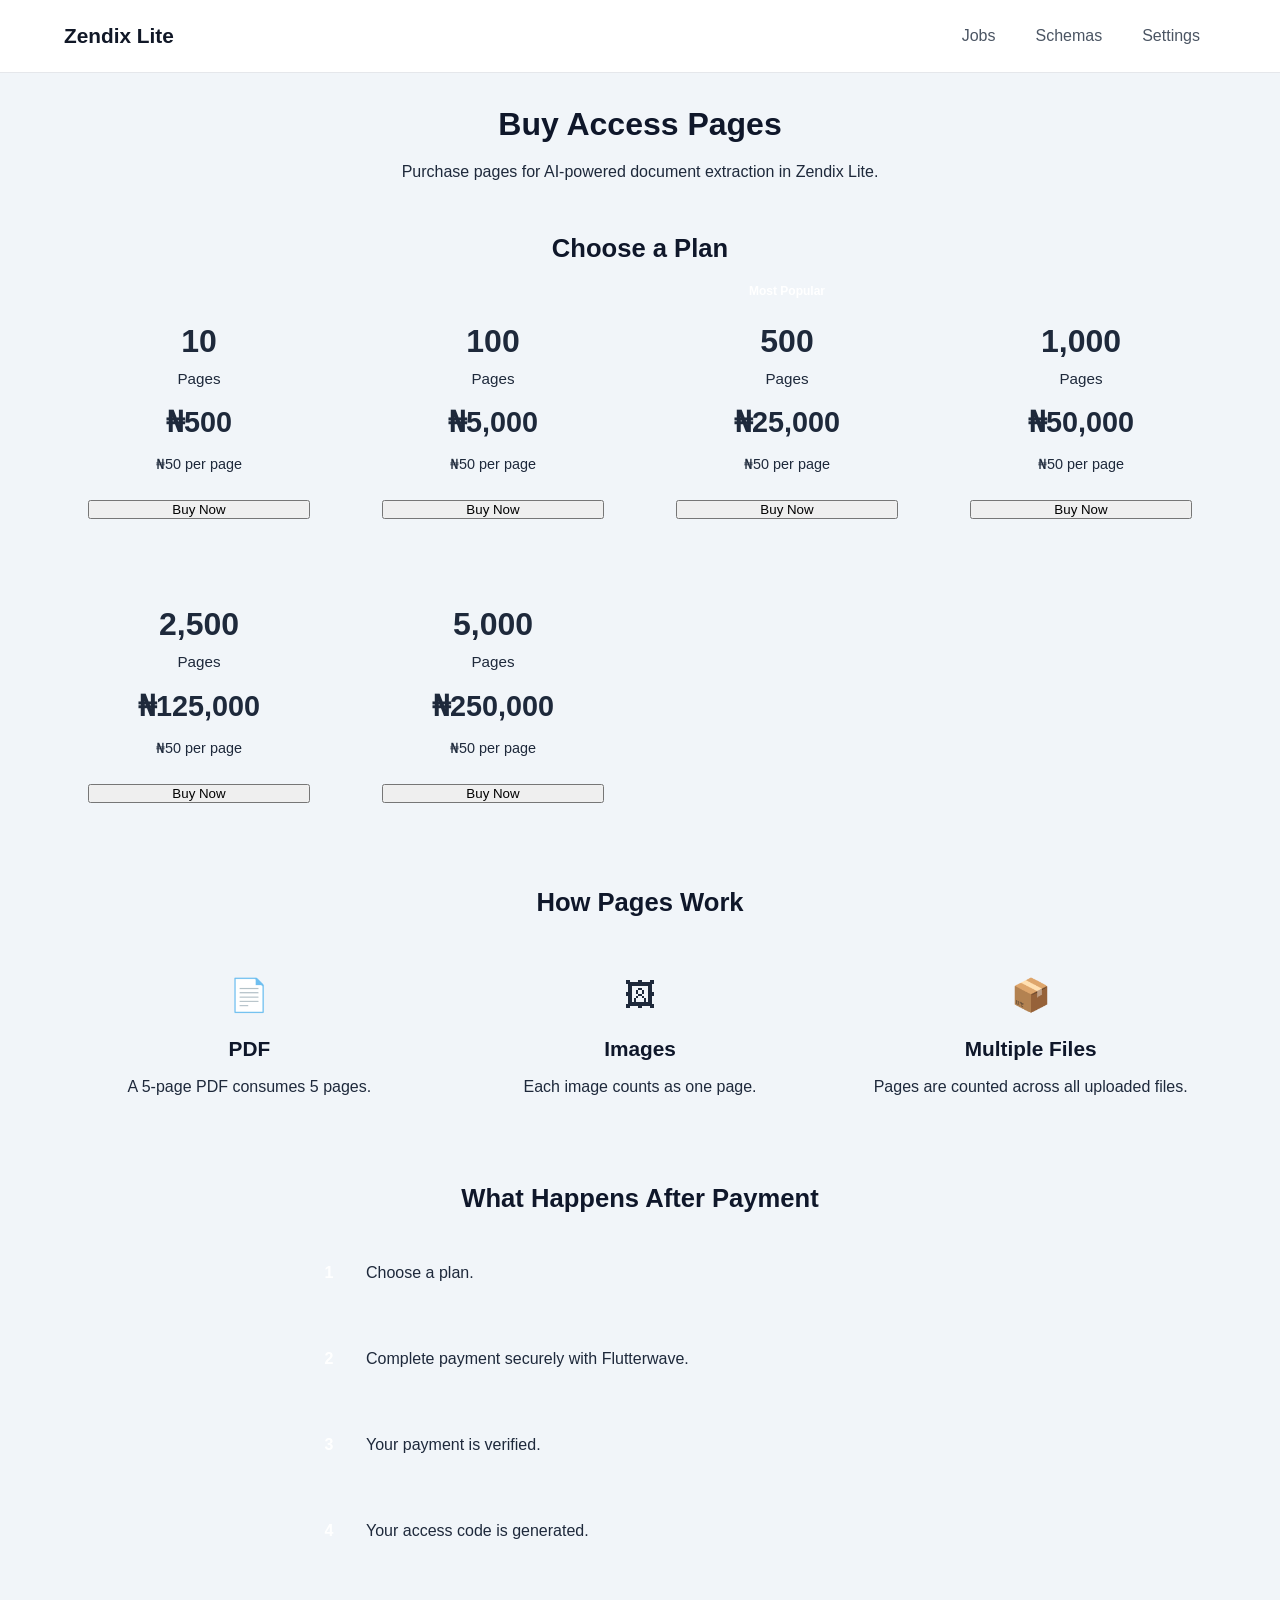
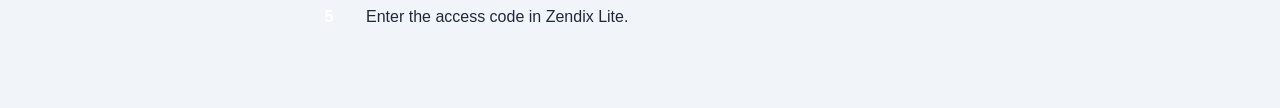
==== purchase.html @ 7d83ca79 "add purchase page" ====
<!DOCTYPE html>
<html lang="en">

<head>

    <meta charset="UTF-8">

    <meta
        name="viewport"
        content="width=device-width, initial-scale=1.0">

    <title>Buy Access Pages - Zendix Lite</title>

    <link
        rel="stylesheet"
        href="css/common.css">

    <link
        rel="stylesheet"
        href="css/purchase.css">

    <!-- Flutterwave -->
    <script src="https://checkout.flutterwave.com/v3.js"></script>

</head>

<body>

    <nav class="navbar">

        <div class="navbar-inner">

            <a href="jobs.html" class="navbar-logo">
                Zendix Lite
            </a>

            <button id="menuButton" class="menu-button" aria-label="Toggle navigation">

                ☰

            </button>

            <div id="navLinks" class="nav-links">

                <a href="jobs.html" data-page="jobs">
                    Jobs
                </a>

                <a href="schemas.html" data-page="schemas">
                    Schemas
                </a>

                <a href="settings.html" data-page="settings">
                    Settings
                </a>

            </div>

        </div>

    </nav>

    <div class="page">

        <!-- ==========================================================
            HERO
        =========================================================== -->

        <section class="hero">

            <h1>
                Buy Access Pages
            </h1>

            <p class="hero-text">

                Purchase pages for AI-powered document extraction in
                Zendix Lite.

            </p>

        </section>

        <!-- ==========================================================
            PLANS
        =========================================================== -->

        <section class="section">

            <h2>
                Choose a Plan
            </h2>

            <div
                id="pricingGrid"
                class="pricing-grid">

                <!-- Generated by JavaScript -->

            </div>

        </section>

        <!-- ==========================================================
            HOW PAGES WORK
        =========================================================== -->

        <section class="section">

            <h2>

                How Pages Work

            </h2>

            <div class="info-grid">

                <div class="info-card">

                    <div class="info-icon">

                        📄

                    </div>

                    <h3>
                        PDF
                    </h3>

                    <p>

                        A 5-page PDF
                        consumes
                        5 pages.

                    </p>

                </div>

                <div class="info-card">

                    <div class="info-icon">

                        🖼

                    </div>

                    <h3>
                        Images
                    </h3>

                    <p>

                        Each image counts
                        as one page.

                    </p>

                </div>

                <div class="info-card">

                    <div class="info-icon">

                        📦

                    </div>

                    <h3>
                        Multiple Files
                    </h3>

                    <p>

                        Pages are counted
                        across all uploaded
                        files.

                    </p>

                </div>

            </div>

        </section>

        <!-- ==========================================================
            PAYMENT STEPS
        =========================================================== -->

        <section class="section">

            <h2>

                What Happens After Payment

            </h2>

            <div class="steps">

                <div class="step">

                    <div class="step-number">
                        1
                    </div>

                    <div>

                        Choose a plan.

                    </div>

                </div>

                <div class="step">

                    <div class="step-number">
                        2
                    </div>

                    <div>

                        Complete payment securely with Flutterwave.

                    </div>

                </div>

                <div class="step">

                    <div class="step-number">
                        3
                    </div>

                    <div>

                        Your payment is verified.

                    </div>

                </div>

                <div class="step">

                    <div class="step-number">
                        4
                    </div>

                    <div>

                        Your access code is generated.

                    </div>

                </div>

                <div class="step">

                    <div class="step-number">
                        5
                    </div>

                    <div>

                        Enter the access code
                        in Zendix Lite.

                    </div>

                </div>

            </div>

        </section>

    </div>

    <!-- ==========================================================
        PROCESSING MODAL
    =========================================================== -->

    <div
        id="processingModal"
        class="modal">

        <div class="modal-content">

            <div
                id="modalSpinner"
                class="spinner">
            </div>

            <div
                id="modalIcon"
                class="modal-icon hidden">
            </div>

            <h2
                id="modalTitle">

                Verifying Payment

            </h2>

            <p
                id="modalMessage">

                Please wait while
                we verify your payment.

            </p>

            <div
                id="modalActions"
                class="modal-actions hidden">

                <button
                    id="primaryModalButton"
                    class="button">

                    Continue

                </button>

                <button
                    id="secondaryModalButton"
                    class="button secondary">

                    Close

                </button>

            </div>

        </div>

    </div>

    <!-- ==========================================================
        VERIFICATION BLOCKED MODAL
    =========================================================== -->

    <div
        id="verificationBlockedModal"
        class="modal">

        <div class="modal-content">

            <h2>

                Verification Blocked

            </h2>

            <p>

                We couldn't verify your payment because the
                verification request couldn't be completed.

            </p>

            <p>

                Your payment may still have been successful.

            </p>

            <div class="modal-actions">

                <button
                    id="verifyPaymentBtn"
                    class="button">

                    Verify Payment

                </button>

                <button
                    id="closeBlockedModalBtn"
                    class="button secondary">

                    Close

                </button>

            </div>

        </div>

    </div>

    <!-- ==========================================================
        VERIFICATION COMPLETE MODAL
    =========================================================== -->

    <div
        id="verificationCompleteModal"
        class="modal">

        <div class="modal-content">

            <div
                id="verificationStatusIcon"
                class="modal-icon">

                ✓

            </div>

            <h2
                id="verificationStatusTitle">

                Payment Successful

            </h2>

            <p
                id="verificationStatusMessage">

            </p>

            <div
                id="accessCodeContainer"
                class="hidden">

                <label>

                    Access Code

                </label>

                <div
                    id="accessCode"
                    class="access-code">

                </div>

                <button
                    id="copyAccessCodeBtn"
                    class="button secondary">

                    Copy Access Code

                </button>

            </div>

            <div class="modal-actions">

                <button
                    id="verificationDoneBtn"
                    class="button">

                    Done

                </button>

            </div>

        </div>

    </div>

    <!-- ==========================================================
        INACTIVITY OVERLAY
    =========================================================== -->

    <div
        id="inactiveOverlay"
        class="modal">

        <div class="inactive-content">

            <h2>

                Session Expired

            </h2>

            <p>

                Your session has expired due to inactivity.

            </p>

            <button
                id="restartSessionBtn"
                class="button">

                Restart Session

            </button>

        </div>

    </div>

    <script src="js/helpers/storage.js"></script>
    <script src="js/helpers/utils.js"></script>
    <script src="js/helpers/api.js"></script>
    <script src="js/purchase.js"></script>

</body>

</html>
---- css/common.css ----
/* ==========================================================
   Zendix Lite - Common Styles
   Shared across every page
   ========================================================== */

/* ===========================
   CSS Variables
=========================== */

:root{
    --primary:#2563eb;
    --primary-dark:#1d4ed8;
    --primary-light:#dbeafe;

    --success:#16a34a;
    --success-light:#dcfce7;

    --warning:#f59e0b;
    --warning-light:#fef3c7;

    --danger:#dc2626;
    --danger-dark: #b91c1c;
    --danger-light:#fee2e2;

    --gray-50:#f8fafc;
    --gray-100:#f1f5f9;
    --gray-200:#e2e8f0;
    --gray-300:#cbd5e1;
    --gray-400:#94a3b8;
    --gray-500:#64748b;
    --gray-600:#475569;
    --gray-700:#334155;
    --gray-800:#1e293b;
    --gray-900:#0f172a;

    --shadow-sm:0 2px 6px rgba(15,23,42,.06);
    --shadow:0 8px 24px rgba(15,23,42,.08);
    --shadow-lg:0 18px 40px rgba(15,23,42,.12);

    --radius-sm:8px;
    --radius:12px;
    --radius-lg:18px;

    --transition:.25s ease;

    --container:1100px;
}

/* ===========================
   Reset
=========================== */

*{
    margin:0;
    padding:0;
    box-sizing:border-box;
}

html{
    scroll-behavior:smooth;
}

body{
    font-family:
        Inter,
        "Segoe UI",
        Roboto,
        Helvetica,
        Arial,
        sans-serif;

    background:var(--gray-100);
    color:var(--gray-800);

    min-height:100vh;
    line-height:1.6;
}

/* ===========================
   Typography
=========================== */

h1,h2,h3,h4,h5,h6{
    color:var(--gray-900);
    font-weight:700;
    line-height:1.2;
}

h1{font-size:2rem;}
h2{font-size:1.6rem;}
h3{font-size:1.3rem;}

p{
    color:var(--gray-600);
}

small{
    color:var(--gray-500);
}

a{
    color:var(--primary);
    text-decoration:none;
}

/* a:hover{
    text-decoration:underline;
} */

/* ==========================================================
   NAVBAR
========================================================== */

.navbar {

    position: sticky;
    top: 0;
    z-index: 1000;

    background: #ffffff;

    border-bottom: 1px solid #e5e7eb;

}

.navbar-inner {

    max-width: 1200px;

    margin: 0 auto;

    padding: 1rem 1.5rem;

    display: flex;

    align-items: center;

    justify-content: space-between;

    position: relative;

}

.navbar-logo {

    text-decoration: none;

    color: #111827;

    font-size: 1.3rem;

    font-weight: 700;

}

.nav-links {

    display: flex;

    align-items: center;

    gap: .5rem;

}

.nav-links a {

    text-decoration: none;

    color: #4b5563;

    font-weight: 500;

    padding: .45rem 1rem;

    border-radius: .75rem;

    transition: .2s;

}

.nav-links a:hover {

    background: #eff6ff;

    color: var(--primary);

}

.nav-links a.active {

    background: var(--primary);

    color: white;

}

.menu-button {

    display: none;

    border: none;

    background: none;

    color: #111827;

    font-size: 1.5rem;

    cursor: pointer;

    padding: .25rem .5rem;

}

/* ==========================================================
   PAGE
========================================================== */

.page {

    max-width: 1200px;

    margin: 2rem auto;

    padding: 0 1.5rem;

}

/* ==========================================================
   MOBILE
========================================================== */

@media (max-width:768px) {

    .menu-button {

        display: block;

    }

    .nav-links {

        display: none;

        position: absolute;

        top: calc(100% + 1px);

        left: 0;

        right: 0;

        background: white;

        border-bottom: 1px solid #e5e7eb;

        flex-direction: column;

        align-items: stretch;

        padding: .75rem;

        gap: .25rem;

    }

    .nav-links.open {

        display: flex;

    }

    .nav-links a {

        width: 100%;

        text-align: left;

    }

}

/* ===========================
   Layout
=========================== */

/* .page{
    max-width:var(--container);
    margin:auto;
    padding:32px 20px 60px;
} */

.page-header{
    margin-bottom:28px;
}

.page-title{
    margin-bottom:8px;
}

.page-subtitle{
    color:var(--gray-500);
}

/* ===========================
   Cards
=========================== */

.card{
    background:white;
    border-radius:var(--radius-lg);
    box-shadow:var(--shadow);
    padding:24px;
    margin-bottom:20px;
    transition:var(--transition);
}

.card:hover{
    box-shadow:var(--shadow-lg);
}

.card-title{
    font-size:1.1rem;
    margin-bottom:18px;
}

/* ===========================
   Form Layout
=========================== */

.form-group{
    display:flex;
    flex-direction:column;
    margin-bottom:20px;
}

.form-row{
    display:flex;
    gap:18px;
    flex-wrap:wrap;
}

.form-row .form-group{
    flex:1;
}

/* ===========================
   Labels
=========================== */

label{
    margin-bottom:8px;
    font-weight:600;
    color:var(--gray-700);
}

/* ===========================
   Inputs
=========================== */

input,
textarea,
select{

    width:100%;

    border:1px solid var(--gray-300);

    border-radius:12px;

    padding:13px 14px;

    font-size:.96rem;

    transition:var(--transition);

    background:white;

    outline:none;
}

textarea{
    resize:vertical;
    min-height:140px;
}

input:focus,
textarea:focus,
select:focus{

    border-color:var(--primary);

    box-shadow:
        0 0 0 4px rgba(37,99,235,.12);
}

/* ===========================
   Buttons
=========================== */

/* button{
    cursor:pointer;
    border:none;
    transition:var(--transition);
}

.btn{

    display:inline-flex;

    align-items:center;

    justify-content:center;

    gap:8px;

    padding:12px 20px;

    border-radius:12px;

    font-weight:600;

    font-size:.95rem;
}

.btn-primary{

    background:var(--primary);

    color:white;
}

.btn-primary:hover{

    background:var(--primary-dark);
}

.btn-secondary{

    background:var(--gray-200);

    color:var(--gray-800);
}

.btn-secondary:hover{

    background:var(--gray-300);
}

.btn-success{

    background:var(--success);

    color:white;
}

.btn-success:hover{

    filter:brightness(.95);
}

.btn-danger{

    background:var(--danger);

    color:white;
}

.btn-danger:hover{

    filter:brightness(.95);
}

.btn:disabled{

    opacity:.55;

    cursor:not-allowed;
} */


/* =========================================================
   BUTTONS
========================================================= */

.primary-btn,
.secondary-btn,
.danger-btn {
    display: inline-flex;
    justify-content: center;
    align-items: center;

    text-decoration: none;

    min-width: 120px;
    height: 44px;

    padding: 0 18px;

    border-radius: 12px;
    border: none;

    cursor: pointer;

    font-size: 14px;
    font-weight: 600;

    transition: .2s;
}

.primary-btn {
    background: var(--primary);
    color: white;
}

.primary-btn:hover {
    background: var(--primary-dark);
}

.secondary-btn {
    background: #f1f5f9;
    color: #334155;
}

.secondary-btn:hover {
    background: #e2e8f0;
}

.danger-btn {
    background: var(--danger);
    color: white;
}

.danger-btn:hover {
    background: var(--danger-dark);
}

button:disabled{

    opacity:.55;

    cursor:not-allowed;
}


/* ===========================
   Badge
=========================== */

.badge{

    display:inline-block;

    padding:4px 10px;

    border-radius:999px;

    font-size:.78rem;

    font-weight:600;
}

.badge-success{
    background:var(--success-light);
    color:var(--success);
}

.badge-warning{
    background:var(--warning-light);
    color:#92400e;
}

.badge-danger{
    background:var(--danger-light);
    color:var(--danger);
}

.badge-info{
    background:var(--primary-light);
    color:var(--primary);
}

/* ===========================
   Tables
=========================== */

.table-wrapper{

    overflow:auto;

    border-radius:12px;

    border:1px solid var(--gray-200);
}

table{

    width:100%;

    border-collapse:collapse;

    background:white;
}

th{

    background:var(--gray-100);

    text-align:left;

    padding:14px;

    font-weight:600;
}

td{

    padding:14px;

    border-top:1px solid var(--gray-200);
}

/* ===========================
   Alerts
=========================== */

.alert{

    border-radius:12px;

    padding:14px 16px;

    margin-bottom:18px;
}

.alert-success{

    background:var(--success-light);

    color:var(--success);
}

.alert-danger{

    background:var(--danger-light);

    color:var(--danger);
}

.alert-warning{

    background:var(--warning-light);

    color:#92400e;
}

/* ===========================
   Toast
=========================== */

.toast{

    position:fixed;

    bottom:24px;

    right:24px;

    background:var(--gray-900);

    color:white;

    padding:14px 20px;

    border-radius:12px;

    box-shadow:var(--shadow-lg);

    opacity:0;

    transform:translateY(20px);

    pointer-events:none;

    transition:.25s;
}

.toast.show{

    opacity:1;

    transform:none;
}

/* ===========================
   Modal
=========================== */

.modal{

    position:fixed;

    inset:0;

    background:rgba(0,0,0,.45);

    display:none;

    justify-content:center;

    align-items:center;

    z-index:1000;
}

.modal.show{

    display:flex;
}

.modal-card{

    width:min(420px,92vw);

    background:white;

    border-radius:18px;

    padding:24px;

    box-shadow:var(--shadow-lg);

    max-height: calc(90vh);
    
    overflow: hidden;

}

.modal-body {

    padding: .5rem;

    max-height: calc(25vh);

    overflow: auto;

    flex: 1;

    margin: 1rem 0;

    border: 1px solid var(--gray-100);

    border-radius:10px;

}

.modal-body::-webkit-scrollbar{
    width: 9px;
    height: 9px;
}

.modal-body::-webkit-scrollbar-thumb{
    background:#d1d5db;
    border-radius:10px;
}

.modal-body::-webkit-scrollbar-track{
    background:transparent;
}

.modal p {

    color: #6b7280;
    
    /* margin: 1rem 0; */

}

.modal input {

    /* margin: 1rem 0; */

}

.modal-actions{

    display:flex;

    justify-content:flex-end;

    gap:12px;

    /* margin-top:22px; */
}

/* ===========================
   Spinner
=========================== */

/* .spinner{

    width:40px;

    height:40px;

    border:4px solid var(--gray-300);

    border-top-color:var(--primary);

    border-radius:50%;

    animation:spin .8s linear infinite;
}

@keyframes spin{

    to{
        transform:rotate(360deg);
    }
} */

/* ===========================
   Empty State
=========================== */

.empty-state{

    text-align:center;

    padding:60px 24px;

    color:var(--gray-500);
}

.empty-state h3{

    margin-bottom:10px;
}

/* ===========================
   Utilities
=========================== */

.flex{
    display:flex;
}

.flex-between{
    display:flex;
    justify-content:space-between;
    align-items:center;
}

.flex-center{
    display:flex;
    justify-content:center;
    align-items:center;
}

.gap-8{gap:8px;}
.gap-12{gap:12px;}
.gap-16{gap:16px;}
.gap-20{gap:20px;}

.mt-12{margin-top:12px;}
.mt-20{margin-top:20px;}
.mt-30{margin-top:30px;}

.mb-12{margin-bottom:12px;}
.mb-20{margin-bottom:20px;}
.mb-30{margin-bottom:30px;}

.text-center{
    text-align:center;
}

.hidden{
    display:none !important;
}

/* ===========================
   Responsive
=========================== */

@media (max-width:768px){

    /* .page{
        padding:22px 16px 50px;
    } */

    .form-row{
        flex-direction:column;
    }

    .flex-between{
        flex-direction:column;
        align-items:stretch;
        gap:16px;
    }

    .btn{
        width:100%;
    }

    .modal-card{
        width:95%;
    }

    .toast{
        left:16px;
        right:16px;
        bottom:16px;
    }
}
---- css/purchase.css ----
/* ============================================================
    HERO
============================================================ */

.hero {

    text-align: center;

    max-width: 720px;

    margin: 0 auto 48px;

}

.hero h1 {

    margin-bottom: 16px;

}

.hero-text {

    color: var(--text-secondary);

    line-height: 1.6;

}


/* ============================================================
    SECTIONS
============================================================ */

.section {

    margin-bottom: 56px;

}

.section h2 {

    text-align: center;

    margin-bottom: 24px;

}


/* ============================================================
    PRICING GRID
============================================================ */

.pricing-grid {

    display: grid;

    grid-template-columns:
        repeat(
            auto-fit,
            minmax(240px, 1fr)
        );

    gap: 24px;

}


/* ============================================================
    PLAN CARD
============================================================ */

.plan-card {

    position: relative;

    padding: 28px 24px;

    border: 1px solid var(--border-color);

    border-radius: 12px;

    background: var(--surface-color);

    display: flex;

    flex-direction: column;

    align-items: center;

    text-align: center;

    transition:
        transform .2s,
        box-shadow .2s,
        border-color .2s;

}

.plan-card:hover {

    transform: translateY(-3px);

    box-shadow: 0 8px 20px rgba(0,0,0,.08);

}

.plan-card.featured {

    border: 2px solid var(--primary-color);

}

.plan-badge {

    position: absolute;

    top: -12px;

    left: 50%;

    transform: translateX(-50%);

    background: var(--primary-color);

    color: #fff;

    font-size: .75rem;

    font-weight: 600;

    padding: 6px 12px;

    border-radius: 999px;

}

.plan-pages {

    font-size: 2rem;

    font-weight: 700;

    margin-bottom: 8px;

}

.plan-pages span {

    display: block;

    font-size: .95rem;

    font-weight: 500;

    color: var(--text-secondary);

}

.plan-price {

    font-size: 1.8rem;

    font-weight: 700;

    margin-bottom: 8px;

}

.plan-rate {

    color: var(--text-secondary);

    font-size: .9rem;

    margin-bottom: 24px;

}

.plan-card .button {

    width: 100%;

}


/* ============================================================
    HOW PAGES WORK
============================================================ */

.info-grid {

    display: grid;

    grid-template-columns:
        repeat(
            auto-fit,
            minmax(220px, 1fr)
        );

    gap: 20px;

}

.info-card {

    text-align: center;

    padding: 28px 20px;

    border: 1px solid var(--border-color);

    border-radius: 12px;

    background: var(--surface-color);

}

.info-icon {

    font-size: 2rem;

    margin-bottom: 16px;

}

.info-card h3 {

    margin-bottom: 12px;

}

.info-card p {

    color: var(--text-secondary);

    line-height: 1.6;

}


/* ============================================================
    PAYMENT STEPS
============================================================ */

.steps {

    max-width: 700px;

    margin: 0 auto;

    display: flex;

    flex-direction: column;

    gap: 16px;

}

.step {

    display: flex;

    align-items: center;

    gap: 18px;

    padding: 16px 20px;

    border: 1px solid var(--border-color);

    border-radius: 10px;

    background: var(--surface-color);

}

.step-number {

    width: 38px;

    height: 38px;

    border-radius: 50%;

    background: var(--primary-color);

    color: white;

    display: flex;

    align-items: center;

    justify-content: center;

    font-weight: 700;

    flex-shrink: 0;

}


/* ============================================================
    ACCESS CODE
============================================================ */

.access-code {

    margin: 16px 0;

    padding: 14px;

    border-radius: 8px;

    background: var(--background-secondary);

    border: 1px dashed var(--border-color);

    font-family: monospace;

    font-size: 1rem;

    font-weight: 700;

    text-align: center;

    word-break: break-all;

}

#accessCodeContainer {

    margin-top: 24px;

}


/* ============================================================
    RESPONSIVE
============================================================ */

@media (max-width: 768px) {

    .pricing-grid {

        grid-template-columns: 1fr;

    }

    .info-grid {

        grid-template-columns: 1fr;

    }

    .plan-pages {

        font-size: 1.8rem;

    }

    .plan-price {

        font-size: 1.6rem;

    }

}
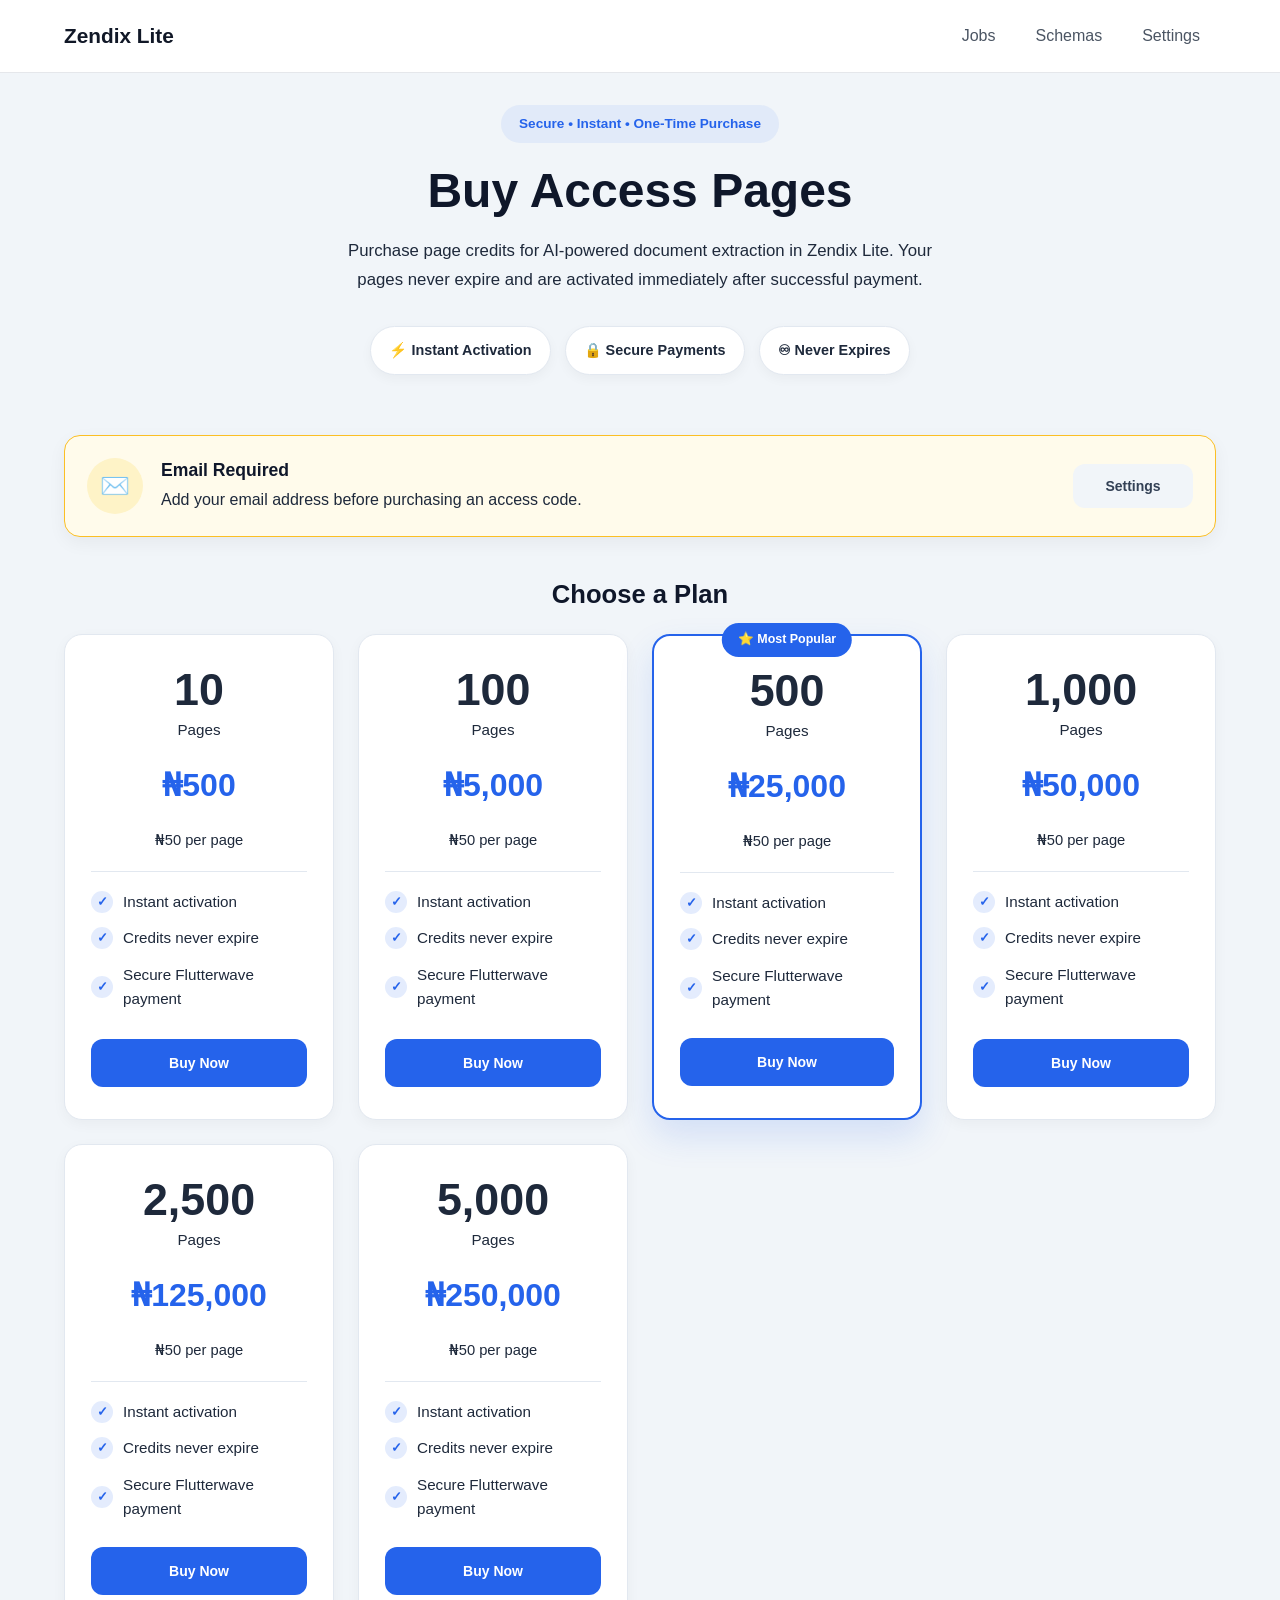
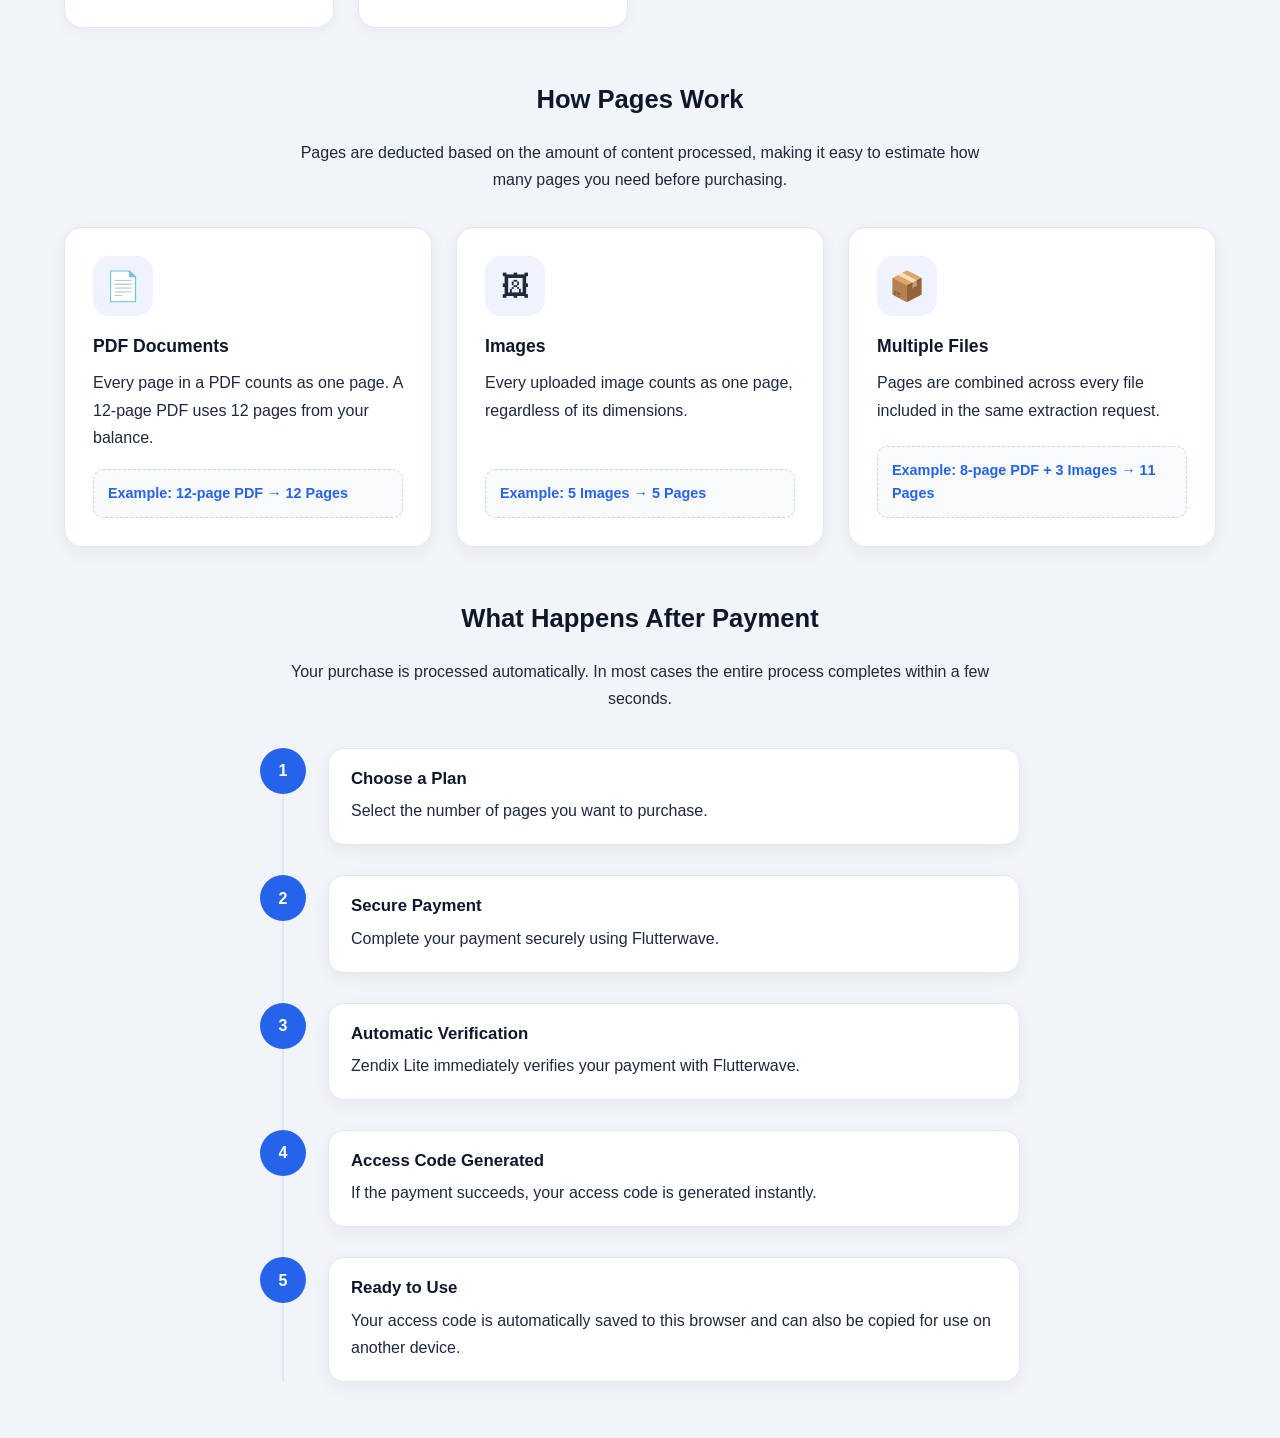
==== commit d74deef9: "finshed purchase page" ====
--- a/purchase.html
+++ b/purchase.html
@@ -5,19 +5,13 @@
 
     <meta charset="UTF-8">
 
-    <meta
-        name="viewport"
-        content="width=device-width, initial-scale=1.0">
+    <meta name="viewport" content="width=device-width, initial-scale=1.0">
 
     <title>Buy Access Pages - Zendix Lite</title>
 
-    <link
-        rel="stylesheet"
-        href="css/common.css">
-
-    <link
-        rel="stylesheet"
-        href="css/purchase.css">
+    <link rel="stylesheet" href="css/common.css">
+
+    <link rel="stylesheet" href="css/purchase.css">
 
     <!-- Flutterwave -->
     <script src="https://checkout.flutterwave.com/v3.js"></script>
@@ -68,18 +62,83 @@
 
         <section class="hero">
 
+            <div class="hero-badge">
+
+                Secure • Instant • One-Time Purchase
+
+            </div>
+
             <h1>
+
                 Buy Access Pages
+
             </h1>
 
             <p class="hero-text">
 
-                Purchase pages for AI-powered document extraction in
-                Zendix Lite.
+                Purchase page credits for AI-powered document extraction in Zendix Lite.
+                Your pages never expire and are activated immediately after successful payment.
 
             </p>
 
+            <div class="hero-highlights">
+
+                <div class="hero-highlight">
+
+                    ⚡ Instant Activation
+
+                </div>
+
+                <div class="hero-highlight">
+
+                    🔒 Secure Payments
+
+                </div>
+
+                <div class="hero-highlight">
+
+                    ♾ Never Expires
+
+                </div>
+
+            </div>
+
         </section>
+
+
+        <div id="emailRequiredBanner" class="email-status-card hidden">
+
+            <div class="email-status-icon">
+
+                ✉️
+
+            </div>
+
+            <div class="email-status-content">
+
+                <h3 id="emailStatusTitle">
+
+                    Email Required
+
+                </h3>
+
+                <p id="emailStatusMessage">
+
+                    Add your email address in Settings before purchasing an access code.
+                    Your email is used for payment receipts and purchase records.
+
+                </p>
+
+            </div>
+
+            <button id="goToSettingsBtn" class="secondary-btn">
+
+                Settings
+
+            </button>
+
+        </div>
+
 
         <!-- ==========================================================
             PLANS
@@ -87,13 +146,14 @@
 
         <section class="section">
 
+            <div id="pendingVerifications" class="pending-verifications hidden">
+            </div>
+
             <h2>
                 Choose a Plan
             </h2>
 
-            <div
-                id="pricingGrid"
-                class="pricing-grid">
+            <div id="pricingGrid" class="pricing-grid">
 
                 <!-- Generated by JavaScript -->
 
@@ -113,6 +173,13 @@
 
             </h2>
 
+            <p class="info-intro">
+
+                Pages are deducted based on the amount of content processed, making it
+                easy to estimate how many pages you need before purchasing.
+
+            </p>
+
             <div class="info-grid">
 
                 <div class="info-card">
@@ -124,17 +191,24 @@
                     </div>
 
                     <h3>
-                        PDF
+
+                        PDF Documents
+
                     </h3>
 
                     <p>
 
-                        A 5-page PDF
-                        consumes
-                        5 pages.
+                        Every page in a PDF counts as one page.
+                        A 12-page PDF uses 12 pages from your balance.
 
                     </p>
 
+                    <div class="info-example">
+
+                        Example: 12-page PDF → 12 Pages
+
+                    </div>
+
                 </div>
 
                 <div class="info-card">
@@ -146,16 +220,24 @@
                     </div>
 
                     <h3>
+
                         Images
+
                     </h3>
 
                     <p>
 
-                        Each image counts
-                        as one page.
+                        Every uploaded image counts as one page,
+                        regardless of its dimensions.
 
                     </p>
 
+                    <div class="info-example">
+
+                        Example: 5 Images → 5 Pages
+
+                    </div>
+
                 </div>
 
                 <div class="info-card">
@@ -167,16 +249,23 @@
                     </div>
 
                     <h3>
+
                         Multiple Files
+
                     </h3>
 
                     <p>
 
-                        Pages are counted
-                        across all uploaded
-                        files.
+                        Pages are combined across every file
+                        included in the same extraction request.
 
                     </p>
+
+                    <div class="info-example">
+
+                        Example: 8-page PDF + 3 Images → 11 Pages
+
+                    </div>
 
                 </div>
 
@@ -196,74 +285,141 @@
 
             </h2>
 
-            <div class="steps">
-
-                <div class="step">
-
-                    <div class="step-number">
+            <p class="steps-intro">
+
+                Your purchase is processed automatically.
+                In most cases the entire process completes within a few seconds.
+
+            </p>
+
+            <div class="purchase-timeline">
+
+                <div class="timeline-step">
+
+                    <div class="timeline-circle">
+
                         1
-                    </div>
-
-                    <div>
-
-                        Choose a plan.
-
-                    </div>
-
-                </div>
-
-                <div class="step">
-
-                    <div class="step-number">
+
+                    </div>
+
+                    <div class="timeline-content">
+
+                        <h3>
+
+                            Choose a Plan
+
+                        </h3>
+
+                        <p>
+
+                            Select the number of pages you want to purchase.
+
+                        </p>
+
+                    </div>
+
+                </div>
+
+                <div class="timeline-step">
+
+                    <div class="timeline-circle">
+
                         2
-                    </div>
-
-                    <div>
-
-                        Complete payment securely with Flutterwave.
-
-                    </div>
-
-                </div>
-
-                <div class="step">
-
-                    <div class="step-number">
+
+                    </div>
+
+                    <div class="timeline-content">
+
+                        <h3>
+
+                            Secure Payment
+
+                        </h3>
+
+                        <p>
+
+                            Complete your payment securely using Flutterwave.
+
+                        </p>
+
+                    </div>
+
+                </div>
+
+                <div class="timeline-step">
+
+                    <div class="timeline-circle">
+
                         3
-                    </div>
-
-                    <div>
-
-                        Your payment is verified.
-
-                    </div>
-
-                </div>
-
-                <div class="step">
-
-                    <div class="step-number">
+
+                    </div>
+
+                    <div class="timeline-content">
+
+                        <h3>
+
+                            Automatic Verification
+
+                        </h3>
+
+                        <p>
+
+                            Zendix Lite immediately verifies your payment with Flutterwave.
+
+                        </p>
+
+                    </div>
+
+                </div>
+
+                <div class="timeline-step">
+
+                    <div class="timeline-circle">
+
                         4
-                    </div>
-
-                    <div>
-
-                        Your access code is generated.
-
-                    </div>
-
-                </div>
-
-                <div class="step">
-
-                    <div class="step-number">
+
+                    </div>
+
+                    <div class="timeline-content">
+
+                        <h3>
+
+                            Access Code Generated
+
+                        </h3>
+
+                        <p>
+
+                            If the payment succeeds, your access code is generated instantly.
+
+                        </p>
+
+                    </div>
+
+                </div>
+
+                <div class="timeline-step">
+
+                    <div class="timeline-circle">
+
                         5
-                    </div>
-
-                    <div>
-
-                        Enter the access code
-                        in Zendix Lite.
+
+                    </div>
+
+                    <div class="timeline-content">
+
+                        <h3>
+
+                            Ready to Use
+
+                        </h3>
+
+                        <p>
+
+                            Your access code is automatically saved to this browser and can also be copied for use on
+                            another device.
+
+                        </p>
 
                     </div>
 
@@ -279,56 +435,30 @@
         PROCESSING MODAL
     =========================================================== -->
 
-    <div
-        id="processingModal"
-        class="modal">
-
-        <div class="modal-content">
-
-            <div
-                id="modalSpinner"
-                class="spinner">
-            </div>
-
-            <div
-                id="modalIcon"
-                class="modal-icon hidden">
-            </div>
-
-            <h2
-                id="modalTitle">
+    <div id="processingModal" class="modal">
+
+        <div class="modal-card">
+
+            <div id="modalSpinner" class="processing-spinner">
+            </div>
+
+            <div id="modalIcon" class="modal-icon hidden">
+            </div>
+
+            <h2 id="modalTitle">
 
                 Verifying Payment
 
             </h2>
 
-            <p
-                id="modalMessage">
-
-                Please wait while
-                we verify your payment.
-
-            </p>
-
-            <div
-                id="modalActions"
-                class="modal-actions hidden">
-
-                <button
-                    id="primaryModalButton"
-                    class="button">
-
-                    Continue
-
-                </button>
-
-                <button
-                    id="secondaryModalButton"
-                    class="button secondary">
-
-                    Close
-
-                </button>
+            <div class="modal-body">
+
+                <p id="modalMessage">
+
+                    Please wait while
+                    we verify your payment.
+
+                </p>
 
             </div>
 
@@ -340,11 +470,9 @@
         VERIFICATION BLOCKED MODAL
     =========================================================== -->
 
-    <div
-        id="verificationBlockedModal"
-        class="modal">
-
-        <div class="modal-content">
+    <div id="verificationBlockedModal" class="modal">
+
+        <div class="modal-card">
 
             <h2>
 
@@ -352,32 +480,33 @@
 
             </h2>
 
-            <p>
-
-                We couldn't verify your payment because the
-                verification request couldn't be completed.
-
-            </p>
-
-            <p>
-
-                Your payment may still have been successful.
-
-            </p>
+            <div class="modal-body">
+
+
+                <p class="verification-blocked-message">
+
+                    We couldn't verify your payment because the
+                    verification request couldn't be completed.
+
+                </p>
+
+                <p>
+
+                    Your payment may still have been successful.
+
+                </p>
+
+            </div>
 
             <div class="modal-actions">
 
-                <button
-                    id="verifyPaymentBtn"
-                    class="button">
+                <button id="verifyPaymentBtn" class="primary-btn">
 
                     Verify Payment
 
                 </button>
 
-                <button
-                    id="closeBlockedModalBtn"
-                    class="button secondary">
+                <button id="closeBlockedModalBtn" class="secondary-btn">
 
                     Close
 
@@ -393,65 +522,102 @@
         VERIFICATION COMPLETE MODAL
     =========================================================== -->
 
-    <div
-        id="verificationCompleteModal"
-        class="modal">
-
-        <div class="modal-content">
-
-            <div
-                id="verificationStatusIcon"
-                class="modal-icon">
+    <div id="verificationCompleteModal" class="modal">
+
+        <div class="modal-card">
+
+            <div id="verificationStatusIcon" class="modal-icon">
 
                 ✓
 
             </div>
 
-            <h2
-                id="verificationStatusTitle">
+            <h2 id="verificationStatusTitle">
 
                 Payment Successful
 
             </h2>
 
-            <p
-                id="verificationStatusMessage">
-
-            </p>
-
-            <div
-                id="accessCodeContainer"
-                class="hidden">
-
-                <label>
-
-                    Access Code
-
-                </label>
-
-                <div
-                    id="accessCode"
-                    class="access-code">
-
-                </div>
-
-                <button
-                    id="copyAccessCodeBtn"
-                    class="button secondary">
-
-                    Copy Access Code
+            <div class="modal-body">
+
+                <p id="verificationStatusMessage">
+
+                </p>
+
+                <div id="accessCodeContainer" class="hidden">
+
+                    <label>
+
+                        Access Code
+
+                    </label>
+
+                    <div id="accessCode" class="access-code">
+
+                    </div>
+
+                    <button id="copyAccessCodeBtn" class="secondary-btn">
+
+                        Copy Access Code
+
+                    </button>
+
+                </div>
+
+            </div>
+
+            <div class="modal-actions">
+
+                <button id="verificationDoneBtn" class="primary-btn">
+
+                    Done
 
                 </button>
 
             </div>
 
+        </div>
+
+    </div>
+
+    <div id="emailRequiredModal" class="modal">
+
+        <div class="modal-card">
+
+            <div class="modal-icon">
+
+                ✉️
+
+            </div>
+
+            <h2>
+
+                Email Required
+
+            </h2>
+
+            <div class="modal-body">
+
+                <p>
+
+                    Before purchasing an access code,
+                    please add your email address in Settings.
+
+                </p>
+
+            </div>
+
             <div class="modal-actions">
 
-                <button
-                    id="verificationDoneBtn"
-                    class="button">
-
-                    Done
+                <button id="cancelEmailModalBtn" class="secondary-btn">
+
+                    Cancel
+
+                </button>
+
+                <button id="settingsEmailModalBtn" class="primary-btn">
+
+                    Go to Settings
 
                 </button>
 
@@ -465,11 +631,9 @@
         INACTIVITY OVERLAY
     =========================================================== -->
 
-    <div
-        id="inactiveOverlay"
-        class="modal">
-
-        <div class="inactive-content">
+    <div id="inactiveOverlay" class="modal">
+
+        <div class="modal-card">
 
             <h2>
 
@@ -477,21 +641,32 @@
 
             </h2>
 
-            <p>
-
-                Your session has expired due to inactivity.
-
-            </p>
-
-            <button
-                id="restartSessionBtn"
-                class="button">
+            <div class="modal-body">
+
+
+                <p>
+
+                    Your session has expired due to inactivity.
+
+                </p>
+
+            </div>
+
+            <button id="restartSessionBtn" class="primary-btn">
 
                 Restart Session
 
             </button>
 
         </div>
+
+    </div>
+
+    <!-- ==========================
+        Toast
+    ========================== -->
+
+    <div id="toast" class="toast">
 
     </div>
 
--- a/css/common.css
+++ b/css/common.css
@@ -777,12 +777,6 @@
 
 }
 
-.modal input {
-
-    /* margin: 1rem 0; */
-
-}
-
 .modal-actions{
 
     display:flex;
@@ -798,11 +792,13 @@
    Spinner
 =========================== */
 
-/* .spinner{
-
-    width:40px;
-
-    height:40px;
+.processing-spinner{
+
+    width:56px;
+
+    height:56px;
+
+    margin: 0 auto 22px;
 
     border:4px solid var(--gray-300);
 
@@ -810,15 +806,15 @@
 
     border-radius:50%;
 
-    animation:spin .8s linear infinite;
-}
-
-@keyframes spin{
+    animation: processing-spin .8s linear infinite;
+}
+
+@keyframes processing-spin{
 
     to{
         transform:rotate(360deg);
     }
-} */
+}
 
 /* ===========================
    Empty State
--- a/css/purchase.css
+++ b/css/purchase.css
@@ -2,30 +2,423 @@
     HERO
 ============================================================ */
 
-.hero {
-
-    text-align: center;
-
-    max-width: 720px;
-
-    margin: 0 auto 48px;
-
-}
-
-.hero h1 {
-
-    margin-bottom: 16px;
-
-}
-
-.hero-text {
-
-    color: var(--text-secondary);
-
-    line-height: 1.6;
-
-}
-
+.hero{
+
+    max-width:760px;
+
+    margin:0 auto 60px;
+
+    text-align:center;
+
+}
+
+.hero-badge{
+
+    display:inline-flex;
+
+    align-items:center;
+
+    gap:8px;
+
+    padding:8px 18px;
+
+    border-radius:999px;
+
+    background:rgba(37,99,235,.08);
+
+    color:var(--primary);
+
+    font-size:.85rem;
+
+    font-weight:700;
+
+    margin-bottom:22px;
+
+}
+
+.hero h1{
+
+    font-size:clamp(2rem,5vw,3rem);
+
+    line-height:1.1;
+
+    margin-bottom:18px;
+
+}
+
+.hero-text{
+
+    max-width:620px;
+
+    margin:0 auto;
+
+    color:var(--text-secondary);
+
+    font-size:1.05rem;
+
+    line-height:1.75;
+
+}
+
+.hero-highlights{
+
+    display:flex;
+
+    justify-content:center;
+
+    flex-wrap:wrap;
+
+    gap:14px;
+
+    margin-top:32px;
+
+}
+
+.hero-highlight{
+
+    padding:12px 18px;
+
+    border-radius:999px;
+
+    background:#fff;
+
+    border:1px solid var(--gray-200);
+
+    box-shadow:0 4px 12px rgba(0,0,0,.04);
+
+    font-size:.9rem;
+
+    font-weight:600;
+
+}
+
+@media(max-width:768px){
+
+    .hero{
+
+        margin-bottom:48px;
+
+    }
+
+    .hero-highlights{
+
+        flex-direction:column;
+
+        align-items:stretch;
+
+    }
+
+    .hero-highlight{
+
+        text-align:center;
+
+    }
+
+}
+
+/* ============================================================
+    EMAIL STATUS
+============================================================ */
+
+.email-status-card{
+
+    display:flex;
+
+    align-items:center;
+
+    gap:18px;
+
+    padding:22px;
+
+    margin:0 auto 42px;
+
+    border-radius:16px;
+
+    border:1px solid var(--gray-200);
+
+    background:#fff;
+
+    box-shadow:0 6px 18px rgba(0,0,0,.05);
+
+}
+
+.email-status-icon{
+
+    width:56px;
+
+    height:56px;
+
+    border-radius:50%;
+
+    display:flex;
+
+    align-items:center;
+
+    justify-content:center;
+
+    font-size:1.5rem;
+
+    font-weight:700;
+
+    flex-shrink:0;
+
+}
+
+.email-status-content{
+
+    flex:1;
+
+}
+
+.email-status-content h3{
+
+    margin:0 0 6px;
+
+    font-size:1.1rem;
+
+}
+
+.email-status-content p{
+
+    margin:0;
+
+    color:var(--text-secondary);
+
+    word-break:break-word;
+
+}
+
+.email-warning{
+
+    border-color:#fbbf24;
+
+    background:#fffbeb;
+
+}
+
+.email-warning .email-status-icon{
+
+    background:#fef3c7;
+
+}
+
+.email-success{
+
+    border-color:#bbf7d0;
+
+    background:#f0fdf4;
+
+}
+
+.email-success .email-status-icon{
+
+    background:#dcfce7;
+
+    color:#15803d;
+
+}
+
+@media (max-width:768px){
+
+    .email-status-card{
+
+        flex-direction:column;
+
+        text-align:center;
+
+    }
+
+    .email-status-content{
+
+        width:100%;
+
+    }
+
+    .email-status-card button{
+
+        width:100%;
+
+    }
+
+}
+
+/* ============================================================
+    PENDING VERIFICATIONS
+============================================================ */
+
+.pending-verifications{
+
+    margin-bottom:48px;
+
+}
+
+.pending-header{
+
+    text-align:center;
+
+    margin-bottom:24px;
+
+}
+
+.pending-header h2{
+
+    margin-bottom:8px;
+
+}
+
+.pending-header p{
+
+    color:var(--text-secondary);
+
+    max-width:680px;
+
+    margin:0 auto;
+
+    line-height:1.6;
+
+}
+
+.pending-grid{
+
+    display:grid;
+
+    gap:22px;
+
+}
+
+.pending-card{
+
+    position:relative;
+
+    padding:24px;
+
+    background:#fff;
+
+    border:1px solid var(--gray-200);
+
+    border-radius:18px;
+
+    box-shadow:0 6px 18px rgba(0,0,0,.05);
+
+    display:flex;
+
+    flex-direction:column;
+
+    gap:18px;
+
+}
+
+.pending-badge{
+
+    align-self:flex-start;
+
+    padding:6px 12px;
+
+    border-radius:999px;
+
+    background:#fff7ed;
+
+    color:#c2410c;
+
+    font-size:.78rem;
+
+    font-weight:700;
+
+}
+
+.pending-main{
+
+    display:flex;
+
+    justify-content:space-between;
+
+    align-items:center;
+
+    gap:20px;
+
+}
+
+.pending-pages{
+
+    font-size:1.45rem;
+
+    font-weight:700;
+
+}
+
+.pending-amount{
+
+    font-size:1.5rem;
+
+    font-weight:800;
+
+    color:var(--primary);
+
+}
+
+.pending-meta{
+
+    display:grid;
+
+    grid-template-columns:repeat(2,1fr);
+
+    gap:18px;
+
+    padding-top:18px;
+
+    border-top:1px solid var(--gray-200);
+
+}
+
+.pending-meta strong{
+
+    display:block;
+
+    margin-bottom:4px;
+
+    font-size:.85rem;
+
+    color:var(--text-secondary);
+
+}
+
+.pending-meta span{
+
+    font-family:monospace;
+
+    font-size:.95rem;
+
+    word-break:break-all;
+
+}
+
+.verify-payment{
+
+    width:100%;
+
+    min-height:46px;
+
+    margin-top:6px;
+
+}
+
+@media (max-width:768px){
+
+    .pending-main{
+
+        flex-direction:column;
+
+        align-items:flex-start;
+
+    }
+
+    .pending-meta{
+
+        grid-template-columns:1fr;
+
+    }
+
+}
 
 /* ============================================================
     SECTIONS
@@ -64,240 +457,484 @@
 
 }
 
-
 /* ============================================================
     PLAN CARD
 ============================================================ */
 
-.plan-card {
-
-    position: relative;
-
-    padding: 28px 24px;
-
-    border: 1px solid var(--border-color);
-
-    border-radius: 12px;
-
-    background: var(--surface-color);
-
-    display: flex;
-
-    flex-direction: column;
-
-    align-items: center;
-
-    text-align: center;
+.plan-card{
+
+    position:relative;
+
+    display:flex;
+
+    flex-direction:column;
+
+    gap:18px;
+
+    padding:32px 26px;
+
+    background:#fff;
+
+    border:1px solid var(--gray-200);
+
+    border-radius:18px;
 
     transition:
-        transform .2s,
-        box-shadow .2s,
-        border-color .2s;
-
-}
-
-.plan-card:hover {
-
-    transform: translateY(-3px);
-
-    box-shadow: 0 8px 20px rgba(0,0,0,.08);
-
-}
-
-.plan-card.featured {
-
-    border: 2px solid var(--primary-color);
-
-}
-
-.plan-badge {
-
-    position: absolute;
-
-    top: -12px;
-
-    left: 50%;
-
-    transform: translateX(-50%);
-
-    background: var(--primary-color);
-
-    color: #fff;
-
-    font-size: .75rem;
-
-    font-weight: 600;
-
-    padding: 6px 12px;
-
-    border-radius: 999px;
-
-}
-
-.plan-pages {
-
-    font-size: 2rem;
-
-    font-weight: 700;
-
-    margin-bottom: 8px;
-
-}
-
-.plan-pages span {
-
-    display: block;
-
-    font-size: .95rem;
-
-    font-weight: 500;
-
-    color: var(--text-secondary);
-
-}
-
-.plan-price {
-
-    font-size: 1.8rem;
-
-    font-weight: 700;
-
-    margin-bottom: 8px;
-
-}
-
-.plan-rate {
-
-    color: var(--text-secondary);
-
-    font-size: .9rem;
-
-    margin-bottom: 24px;
-
-}
-
-.plan-card .button {
-
-    width: 100%;
-
-}
-
+        transform .2s ease,
+        box-shadow .2s ease,
+        border-color .2s ease;
+
+    box-shadow:0 4px 14px rgba(0,0,0,.04);
+
+}
+
+.plan-card:hover{
+
+    transform:translateY(-5px);
+
+    border-color:var(--primary);
+
+    box-shadow:0 16px 32px rgba(0,0,0,.10);
+
+}
+
+.plan-card.featured{
+
+    border:2px solid var(--primary);
+
+    box-shadow:0 16px 34px rgba(37,99,235,.15);
+
+}
+
+.plan-badge{
+
+    position:absolute;
+
+    top:-13px;
+
+    left:50%;
+
+    transform:translateX(-50%);
+
+    padding:7px 16px;
+
+    border-radius:999px;
+
+    background:var(--primary);
+
+    color:#fff;
+
+    font-size:.78rem;
+
+    font-weight:700;
+
+    white-space:nowrap;
+
+}
+
+.plan-header{
+
+    text-align:center;
+
+}
+
+.plan-pages{
+
+    font-size:2.8rem;
+
+    font-weight:800;
+
+    line-height:1;
+
+    color:var(--text-primary);
+
+}
+
+.plan-pages-label{
+
+    margin-top:6px;
+
+    font-size:.95rem;
+
+    color:var(--text-secondary);
+
+}
+
+.plan-price{
+
+    text-align:center;
+
+    font-size:2rem;
+
+    font-weight:800;
+
+    color:var(--primary);
+
+}
+
+.plan-rate{
+
+    text-align:center;
+
+    font-size:.92rem;
+
+    color:var(--text-secondary);
+
+}
+
+.plan-divider{
+
+    height:1px;
+
+    background:var(--gray-200);
+
+}
+
+.plan-features{
+
+    display:flex;
+
+    flex-direction:column;
+
+    gap:12px;
+
+    flex:1;
+
+}
+
+.plan-feature{
+
+    display:flex;
+
+    align-items:center;
+
+    gap:10px;
+
+    font-size:.95rem;
+
+    color:var(--text-primary);
+
+}
+
+.feature-icon{
+
+    display:inline-flex;
+
+    align-items:center;
+
+    justify-content:center;
+
+    width:22px;
+
+    height:22px;
+
+    border-radius:50%;
+
+    background:rgba(37,99,235,.12);
+
+    color:var(--primary);
+
+    font-size:.8rem;
+
+    font-weight:700;
+
+    flex-shrink:0;
+
+}
+
+.buy-plan-btn{
+
+    width:100%;
+
+    margin-top:8px;
+
+    min-height:48px;
+
+    font-weight:700;
+
+}
 
 /* ============================================================
     HOW PAGES WORK
 ============================================================ */
 
-.info-grid {
-
-    display: grid;
-
-    grid-template-columns:
-        repeat(
-            auto-fit,
-            minmax(220px, 1fr)
-        );
-
-    gap: 20px;
-
-}
-
-.info-card {
-
-    text-align: center;
-
-    padding: 28px 20px;
-
-    border: 1px solid var(--border-color);
-
-    border-radius: 12px;
-
-    background: var(--surface-color);
-
-}
-
-.info-icon {
-
-    font-size: 2rem;
-
-    margin-bottom: 16px;
-
-}
-
-.info-card h3 {
-
-    margin-bottom: 12px;
-
-}
-
-.info-card p {
-
-    color: var(--text-secondary);
-
-    line-height: 1.6;
-
-}
-
+.info-intro{
+
+    max-width:700px;
+
+    margin:0 auto 34px;
+
+    text-align:center;
+
+    color:var(--text-secondary);
+
+    line-height:1.7;
+
+}
+
+.info-grid{
+
+    display:grid;
+
+    grid-template-columns:repeat(auto-fit,minmax(250px,1fr));
+
+    gap:24px;
+
+}
+
+.info-card{
+
+    background:white;
+
+    border:1px solid var(--gray-200);
+
+    border-radius:18px;
+
+    padding:28px;
+
+    display:flex;
+
+    flex-direction:column;
+
+    align-items:flex-start;
+
+    box-shadow:0 6px 18px rgba(0,0,0,.05);
+
+    transition:.25s;
+
+}
+
+.info-card:hover{
+
+    transform:translateY(-4px);
+
+    box-shadow:0 12px 26px rgba(0,0,0,.08);
+
+}
+
+.info-icon{
+
+    width:60px;
+
+    height:60px;
+
+    border-radius:16px;
+
+    display:flex;
+
+    align-items:center;
+
+    justify-content:center;
+
+    background:rgba(37,99,235,.08);
+
+    font-size:1.8rem;
+
+    margin-bottom:20px;
+
+}
+
+.info-card h3{
+
+    margin-bottom:12px;
+
+    font-size:1.1rem;
+
+}
+
+.info-card p{
+
+    color:var(--text-secondary);
+
+    line-height:1.7;
+
+    margin-bottom:18px;
+
+    flex:1;
+
+}
+
+.info-example{
+
+    width:100%;
+
+    padding:12px 14px;
+
+    border-radius:10px;
+
+    background:#f8fafc;
+
+    border:1px dashed var(--gray-300);
+
+    font-size:.9rem;
+
+    font-weight:600;
+
+    color:var(--primary);
+
+}
+
+@media(max-width:768px){
+
+    .info-grid{
+
+        grid-template-columns:1fr;
+
+    }
+
+}
 
 /* ============================================================
-    PAYMENT STEPS
+    PAYMENT TIMELINE
 ============================================================ */
 
-.steps {
-
-    max-width: 700px;
-
-    margin: 0 auto;
-
-    display: flex;
-
-    flex-direction: column;
-
-    gap: 16px;
-
-}
-
-.step {
-
-    display: flex;
-
-    align-items: center;
-
-    gap: 18px;
-
-    padding: 16px 20px;
-
-    border: 1px solid var(--border-color);
-
-    border-radius: 10px;
-
-    background: var(--surface-color);
-
-}
-
-.step-number {
-
-    width: 38px;
-
-    height: 38px;
-
-    border-radius: 50%;
-
-    background: var(--primary-color);
-
-    color: white;
-
-    display: flex;
-
-    align-items: center;
-
-    justify-content: center;
-
-    font-weight: 700;
-
-    flex-shrink: 0;
-
-}
-
+.steps-intro{
+
+    max-width:700px;
+
+    margin:0 auto 36px;
+
+    text-align:center;
+
+    color:var(--text-secondary);
+
+    line-height:1.7;
+
+}
+
+.purchase-timeline{
+
+    position:relative;
+
+    max-width:760px;
+
+    margin:0 auto;
+
+}
+
+.purchase-timeline::before{
+
+    content:"";
+
+    position:absolute;
+
+    left:22px;
+
+    top:0;
+
+    bottom:0;
+
+    width:2px;
+
+    background:var(--gray-200);
+
+}
+
+.timeline-step{
+
+    position:relative;
+
+    display:flex;
+
+    gap:22px;
+
+    margin-bottom:30px;
+
+}
+
+.timeline-circle{
+
+    width:46px;
+
+    height:46px;
+
+    border-radius:50%;
+
+    background:var(--primary);
+
+    color:white;
+
+    display:flex;
+
+    align-items:center;
+
+    justify-content:center;
+
+    font-weight:700;
+
+    flex-shrink:0;
+
+    position:relative;
+
+    z-index:2;
+
+}
+
+.timeline-content{
+
+    flex:1;
+
+    background:white;
+
+    border:1px solid var(--gray-200);
+
+    border-radius:16px;
+
+    padding:20px 22px;
+
+    box-shadow:0 6px 18px rgba(0,0,0,.05);
+
+}
+
+.timeline-content h3{
+
+    margin-bottom:8px;
+
+    font-size:1.05rem;
+
+}
+
+.timeline-content p{
+
+    margin:0;
+
+    color:var(--text-secondary);
+
+    line-height:1.7;
+
+}
+
+.timeline-step:last-child{
+
+    margin-bottom:0;
+
+}
+
+@media(max-width:768px){
+
+    .purchase-timeline::before{
+
+        left:18px;
+
+    }
+
+    .timeline-circle{
+
+        width:38px;
+
+        height:38px;
+
+        font-size:.9rem;
+
+    }
+
+    .timeline-content{
+
+        padding:18px;
+
+    }
+
+}
 
 /* ============================================================
     ACCESS CODE
@@ -311,9 +948,9 @@
 
     border-radius: 8px;
 
-    background: var(--background-secondary);
-
-    border: 1px dashed var(--border-color);
+    background: var(--gray-50);
+
+    border: 1px dashed var(--gray-200);
 
     font-family: monospace;
 
@@ -333,6 +970,14 @@
 
 }
 
+
+.modal-card {
+    text-align: center;
+}
+
+.modal-actions button {
+    flex: 1;
+}
 
 /* ============================================================
     RESPONSIVE
@@ -364,4 +1009,13 @@
 
     }
 
+    .modal-actions {
+        flex-direction: column;
+    }
+
+    .modal-actions button {
+        width: 100%;
+        min-height: 42px;
+    }
+
 }
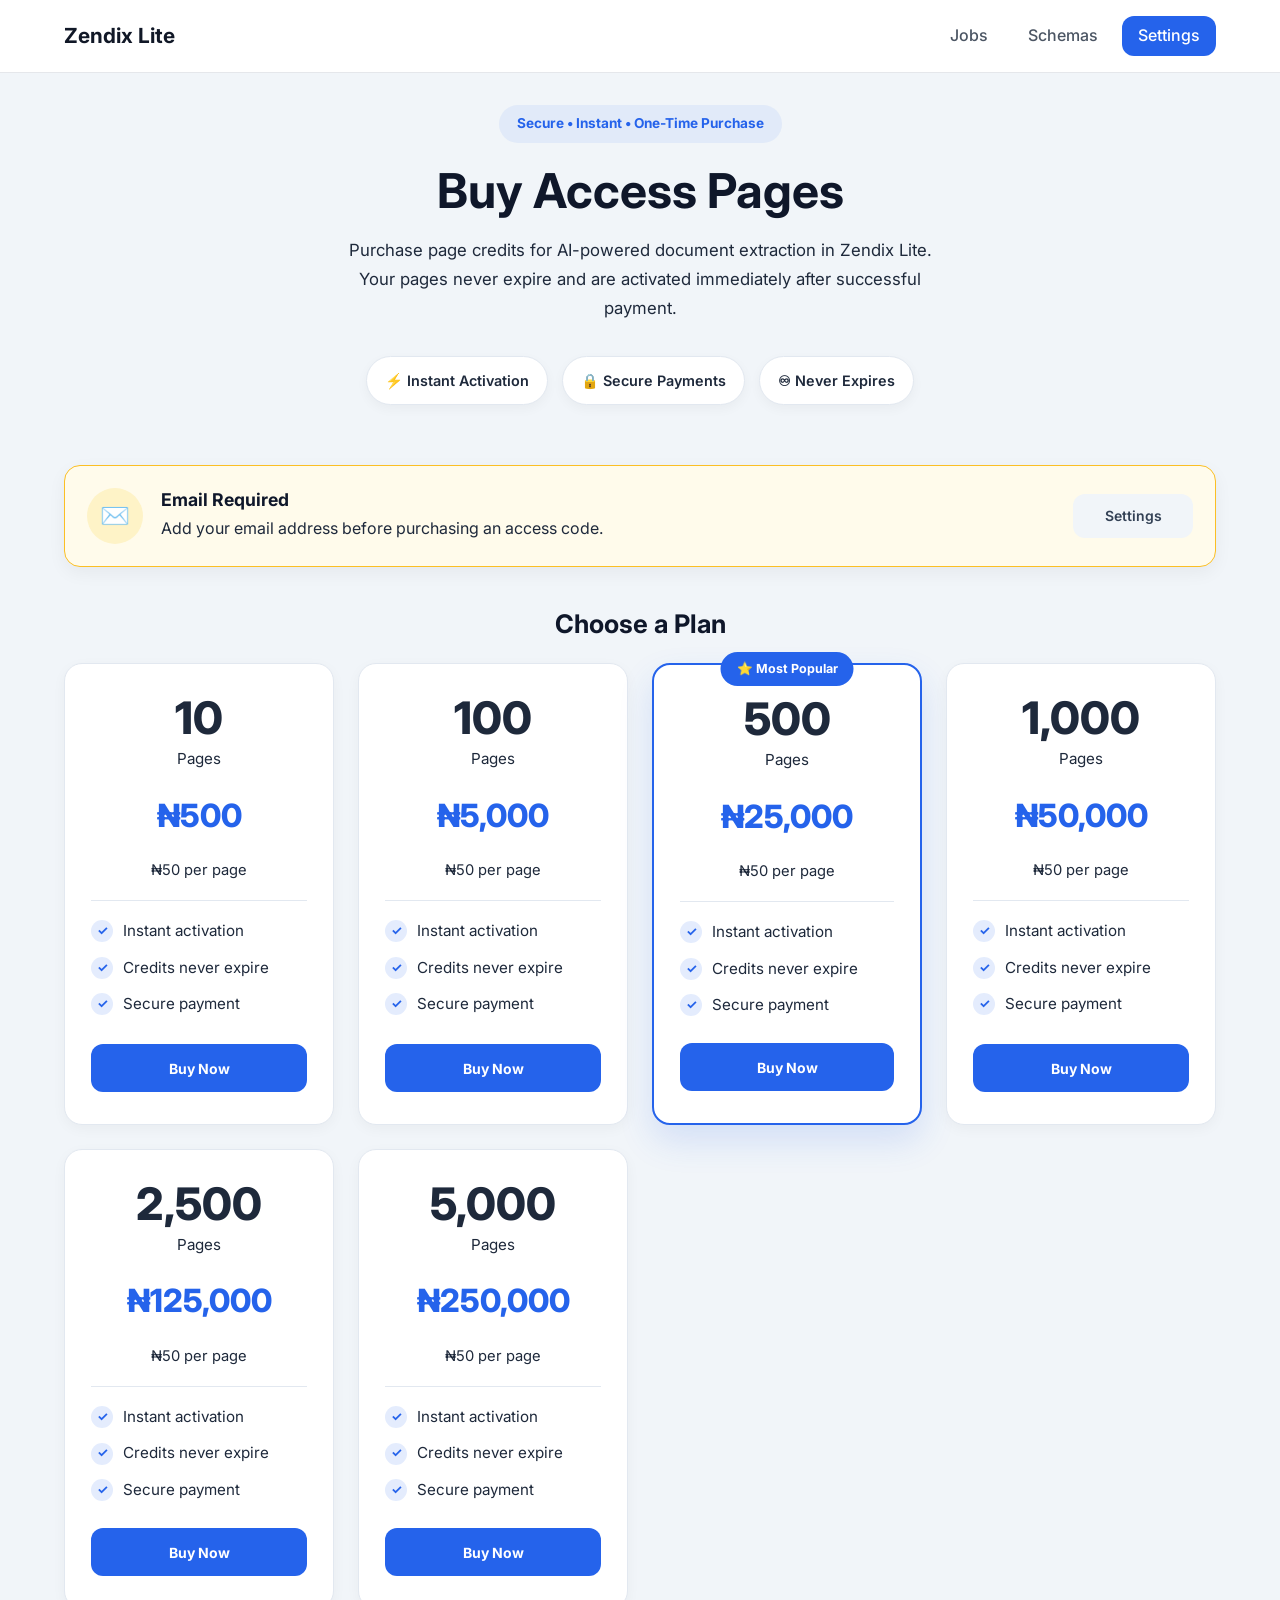
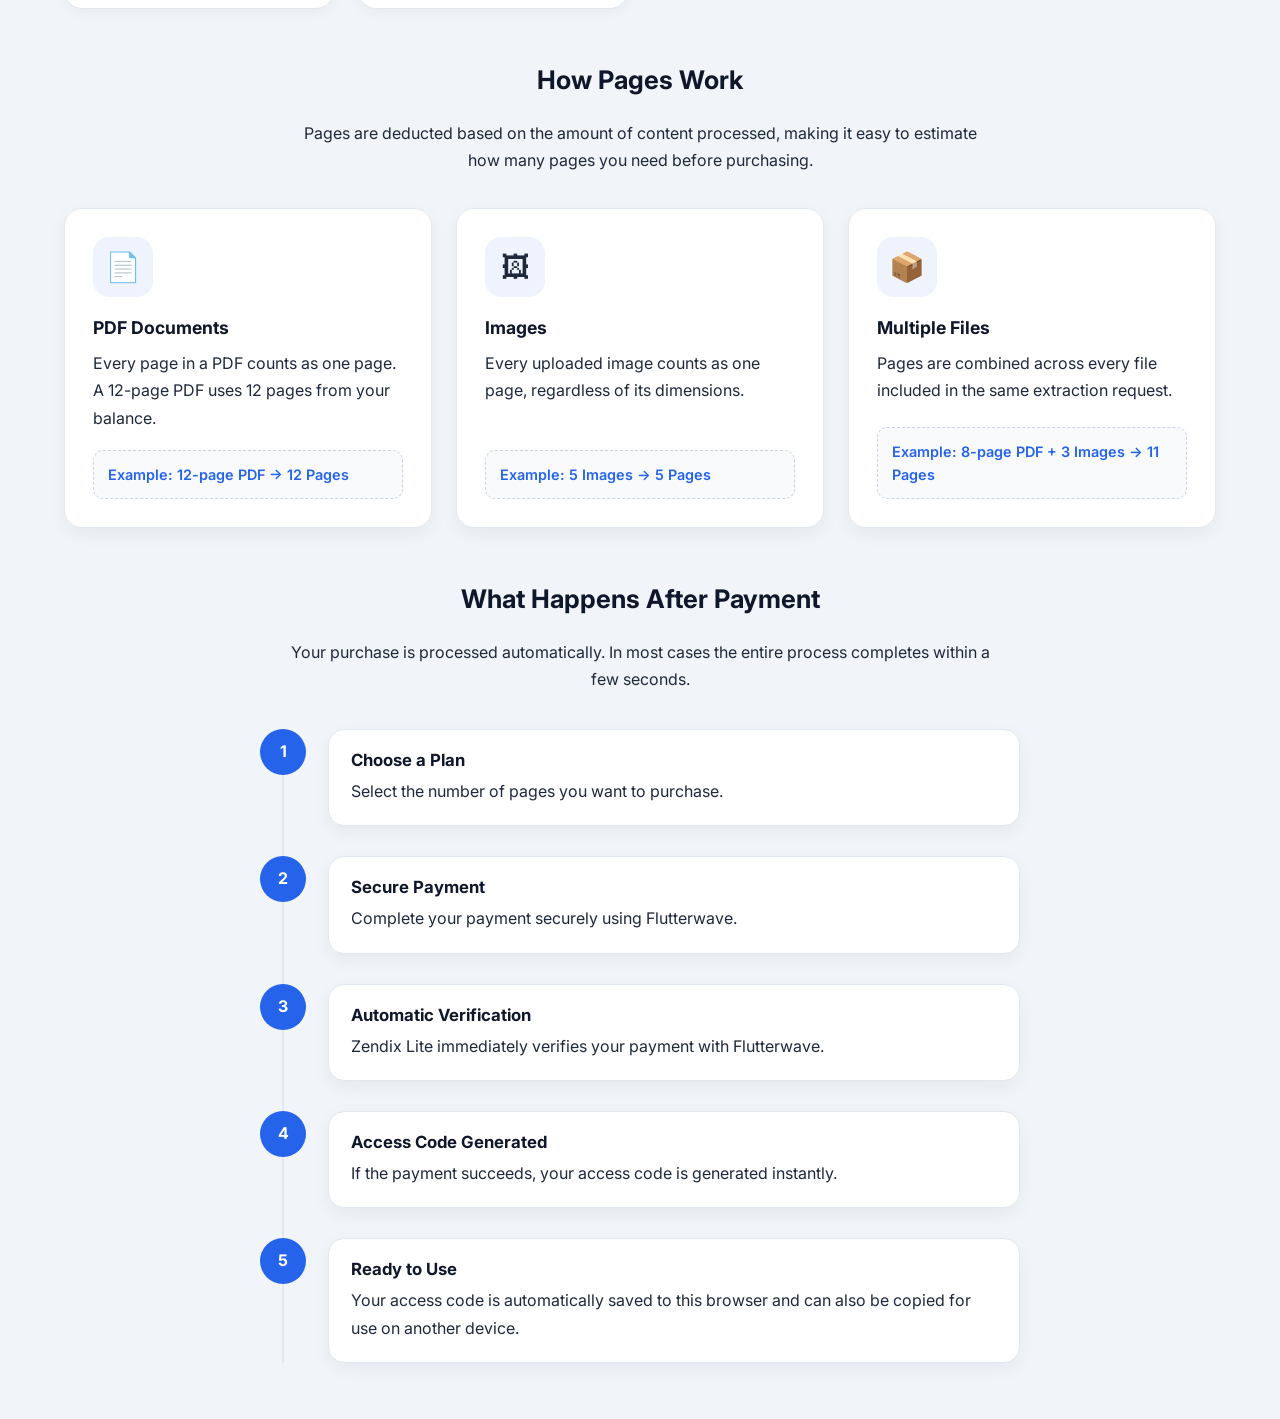
==== commit daf9f9e9: "final changes" ====
--- a/purchase.html
+++ b/purchase.html
@@ -571,6 +571,22 @@
                 <button id="verificationDoneBtn" class="primary-btn">
 
                     Done
+
+                </button>
+
+            </div>
+
+            <div class="modal-actions hidden" id="modalActions">
+
+                <button id="verifyPendingPaymentBtn" class="primary-btn">
+
+                    Verify Payment
+
+                </button>
+
+                <button id="closeVerificationCompleteModalBtn" class="secondary-btn">
+
+                    Close
 
                 </button>
 
@@ -674,6 +690,7 @@
     <script src="js/helpers/utils.js"></script>
     <script src="js/helpers/api.js"></script>
     <script src="js/purchase.js"></script>
+    <script src="js/common.js"></script>
 
 </body>
 
--- a/css/common.css
+++ b/css/common.css
@@ -2,6 +2,8 @@
    Zendix Lite - Common Styles
    Shared across every page
    ========================================================== */
+
+@import url('https://fonts.googleapis.com/css2?family=Inter:ital,opsz,wght@0,14..32,100..900;1,14..32,100..900&display=swap');
 
 /* ===========================
    CSS Variables
@@ -54,21 +56,17 @@
     margin:0;
     padding:0;
     box-sizing:border-box;
+    font-family: "Inter", sans-serif;
+    font-optical-sizing: auto;
+    font-style: normal;
+    font-weight: 400;
 }
 
 html{
     scroll-behavior:smooth;
 }
 
-body{
-    font-family:
-        Inter,
-        "Segoe UI",
-        Roboto,
-        Helvetica,
-        Arial,
-        sans-serif;
-
+body{    
     background:var(--gray-100);
     color:var(--gray-800);
 
@@ -102,6 +100,8 @@
     color:var(--primary);
     text-decoration:none;
 }
+
+
 
 /* a:hover{
     text-decoration:underline;
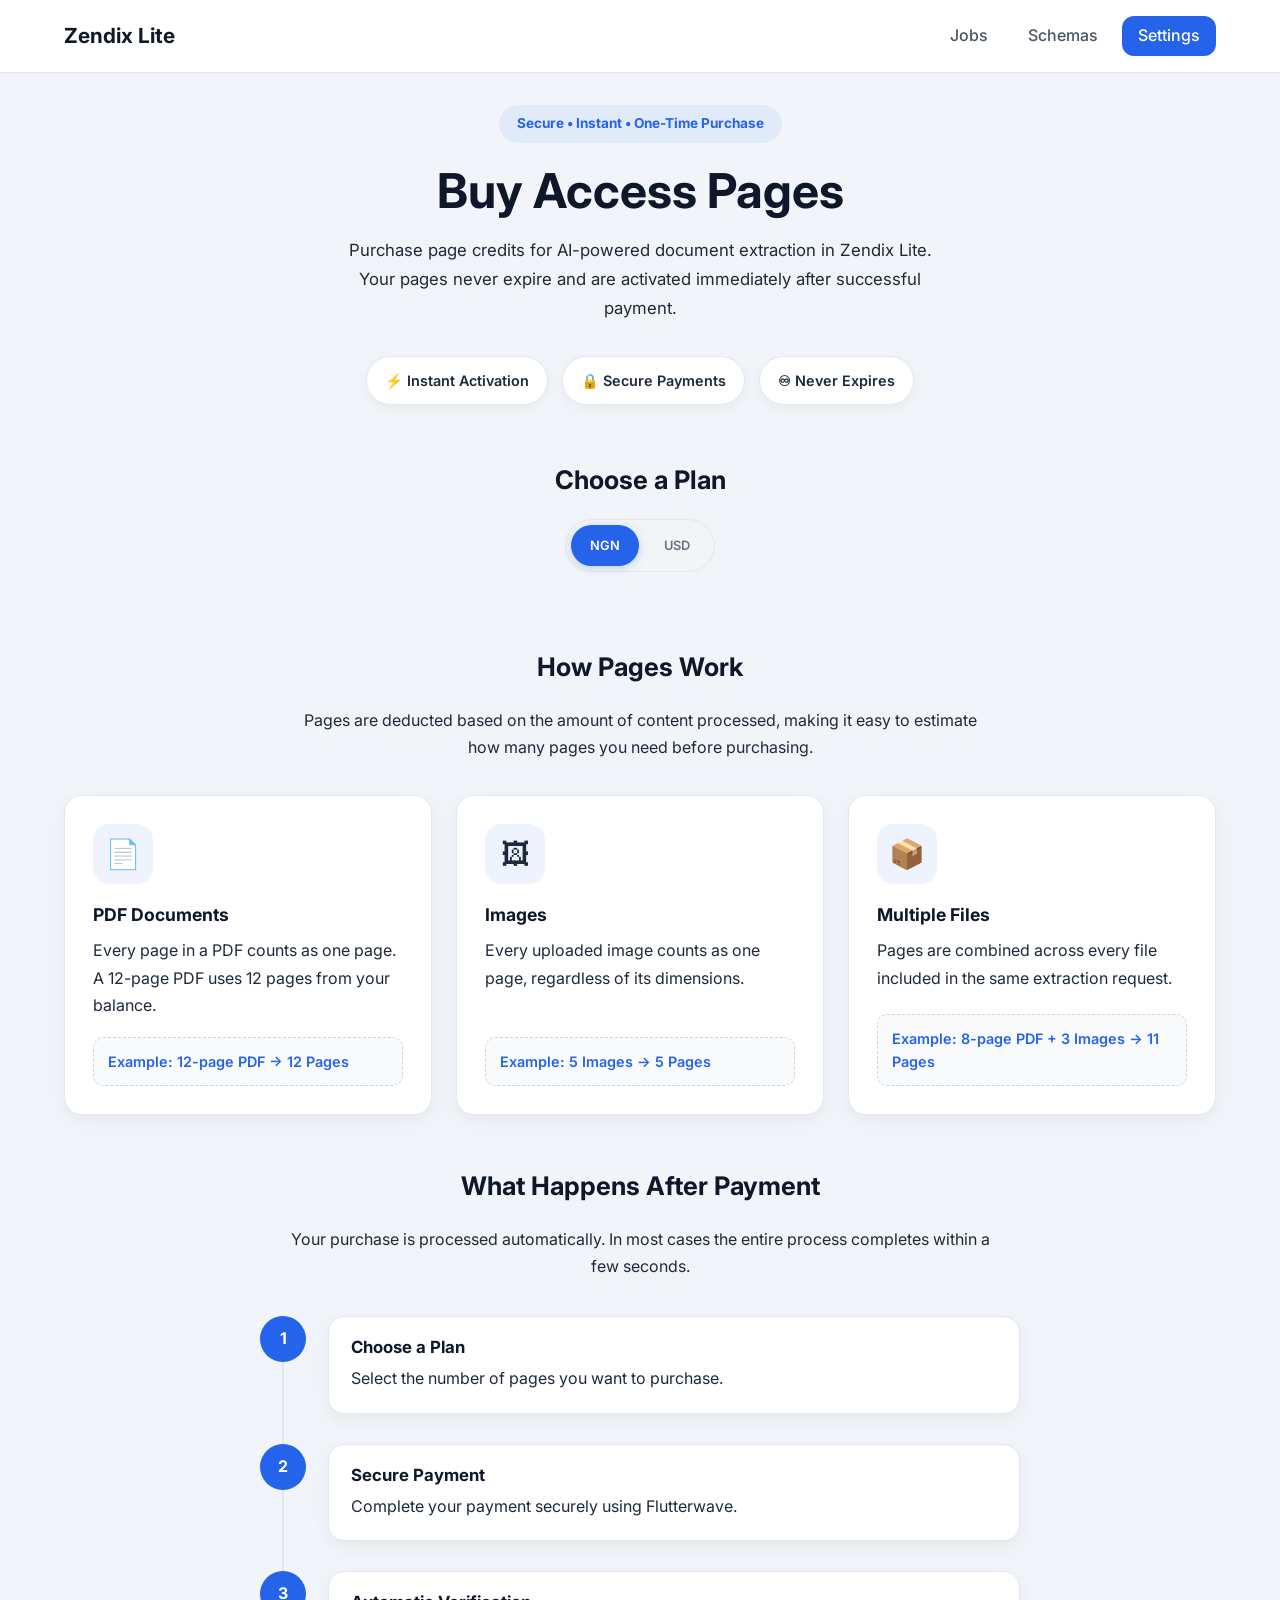
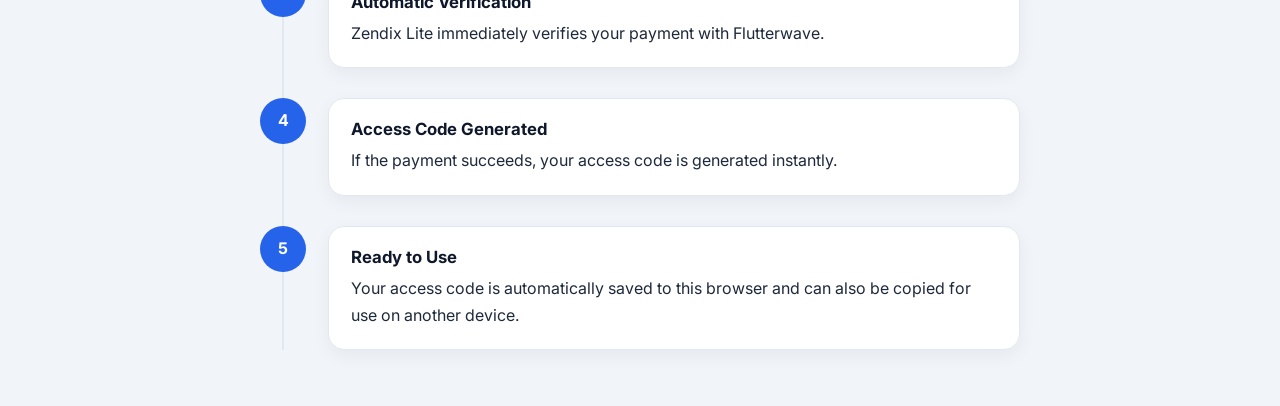
==== commit cffd952a: "add usd plans and usage data" ====
--- a/purchase.html
+++ b/purchase.html
@@ -152,6 +152,22 @@
             <h2>
                 Choose a Plan
             </h2>
+
+            <div class="currency-tabs-wrapper">
+
+                <div class="currency-tabs">
+
+                    <button class="currency-tab active" data-currency="NGN">
+                        NGN
+                    </button>
+
+                    <button class="currency-tab" data-currency="USD">
+                        USD
+                    </button>
+
+                </div>
+
+            </div>
 
             <div id="pricingGrid" class="pricing-grid">
 
--- a/css/common.css
+++ b/css/common.css
@@ -4,6 +4,7 @@
    ========================================================== */
 
 @import url('https://fonts.googleapis.com/css2?family=Inter:ital,opsz,wght@0,14..32,100..900;1,14..32,100..900&display=swap');
+
 
 /* ===========================
    CSS Variables
@@ -908,4 +909,4 @@
         right:16px;
         bottom:16px;
     }
-}+}
--- a/css/purchase.css
+++ b/css/purchase.css
@@ -436,6 +436,70 @@
 
     margin-bottom: 24px;
 
+}
+
+/* ==========================
+   Currency Tabs
+   ========================== */
+
+.currency-tabs {
+    display: inline-flex;
+
+    gap: .35rem;
+
+    padding: .3rem;
+
+    margin: 0 auto 1.5rem;
+
+    background: #F3F4F6;
+
+    border: 1px solid #E5E7EB;
+
+    border-radius: 999px;
+}
+
+.currency-tabs-wrapper {
+    display: flex;
+
+    justify-content: center;
+}
+
+.currency-tab {
+    border: 0;
+
+    background: transparent;
+
+    color: #6B7280;
+
+    font: inherit;
+
+    font-size: .8em;
+
+    font-weight: 600;
+
+    padding: .65rem 1.2rem;
+
+    border-radius: 999px;
+
+    cursor: pointer;
+
+    transition:
+        background .2s,
+        color .2s,
+        box-shadow .2s;
+}
+
+.currency-tab:hover {
+    color: #111827;
+}
+
+.currency-tab.active {
+    background: #2563EB;
+
+    color: white;
+
+    box-shadow:
+        0 2px 8px rgba(37, 99, 235, .25);
 }
 
 
